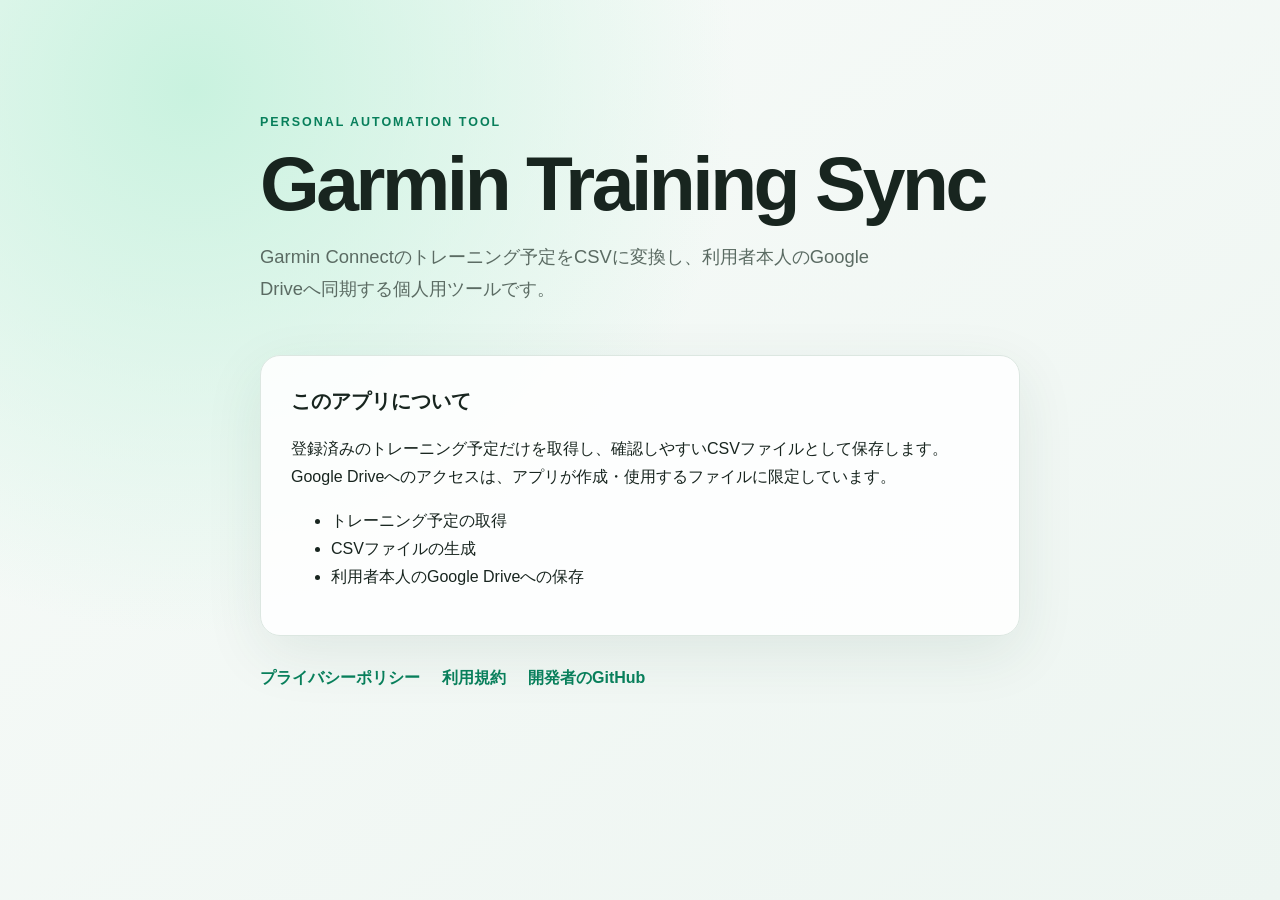
==== index.html @ b2700d99 "Add app information and privacy pages" ====
<!doctype html>
<html lang="ja">
<head>
  <meta charset="utf-8">
  <meta name="viewport" content="width=device-width, initial-scale=1">
  <meta name="description" content="Garmin Connectのトレーニング予定をGoogle Driveへ同期する個人用ツールです。">
  <title>Garmin Training Sync</title>
  <link rel="stylesheet" href="styles.css">
</head>
<body>
  <main class="container">
    <section class="hero">
      <p class="eyebrow">PERSONAL AUTOMATION TOOL</p>
      <h1>Garmin Training Sync</h1>
      <p class="lead">Garmin Connectのトレーニング予定をCSVに変換し、利用者本人のGoogle Driveへ同期する個人用ツールです。</p>
    </section>

    <section class="card">
      <h2>このアプリについて</h2>
      <p>登録済みのトレーニング予定だけを取得し、確認しやすいCSVファイルとして保存します。Google Driveへのアクセスは、アプリが作成・使用するファイルに限定しています。</p>
      <ul>
        <li>トレーニング予定の取得</li>
        <li>CSVファイルの生成</li>
        <li>利用者本人のGoogle Driveへの保存</li>
      </ul>
    </section>

    <nav class="links" aria-label="Legal documents">
      <a href="privacy.html">プライバシーポリシー</a>
      <a href="terms.html">利用規約</a>
      <a href="https://github.com/goriwest-cmd">開発者のGitHub</a>
    </nav>
  </main>
</body>
</html>
---- styles.css ----
:root {
  color-scheme: light;
  --ink: #18251f;
  --muted: #5b6b63;
  --accent: #087f5b;
  --surface: rgba(255, 255, 255, 0.88);
  --border: #dce7e1;
}

* { box-sizing: border-box; }

body {
  margin: 0;
  min-height: 100vh;
  color: var(--ink);
  font-family: -apple-system, BlinkMacSystemFont, "Segoe UI", sans-serif;
  line-height: 1.75;
  background:
    radial-gradient(circle at 15% 10%, #c9f2df 0, transparent 34rem),
    linear-gradient(145deg, #f8fbf9, #edf5f1);
}

a { color: var(--accent); }

.container {
  width: min(760px, calc(100% - 40px));
  margin: 0 auto;
  padding: 72px 0 56px;
}

.hero { padding: 40px 0 32px; }

.eyebrow {
  margin: 0 0 10px;
  color: var(--accent);
  font-size: .78rem;
  font-weight: 750;
  letter-spacing: .16em;
}

h1 {
  margin: 0 0 16px;
  font-size: clamp(2.4rem, 9vw, 4.8rem);
  line-height: 1.02;
  letter-spacing: -.045em;
}

.lead { max-width: 650px; color: var(--muted); font-size: 1.15rem; }

.card {
  padding: 28px 30px;
  border: 1px solid var(--border);
  border-radius: 20px;
  background: var(--surface);
  box-shadow: 0 18px 60px rgba(31, 75, 56, .09);
}

h2 { margin: 2rem 0 .5rem; font-size: 1.25rem; }
.card h2 { margin-top: 0; }

.links {
  display: flex;
  flex-wrap: wrap;
  gap: 12px 22px;
  margin-top: 28px;
}

.links a, .back { font-weight: 650; text-decoration: none; }
.links a:hover, .back:hover { text-decoration: underline; }

.document {
  max-width: 720px;
  padding-top: 48px;
}

.document h1 {
  margin-top: 44px;
  font-size: clamp(2.1rem, 7vw, 3.6rem);
}

.updated { color: var(--muted); }

@media (max-width: 520px) {
  .container { width: min(100% - 28px, 760px); padding-top: 40px; }
  .card { padding: 22px; }
}
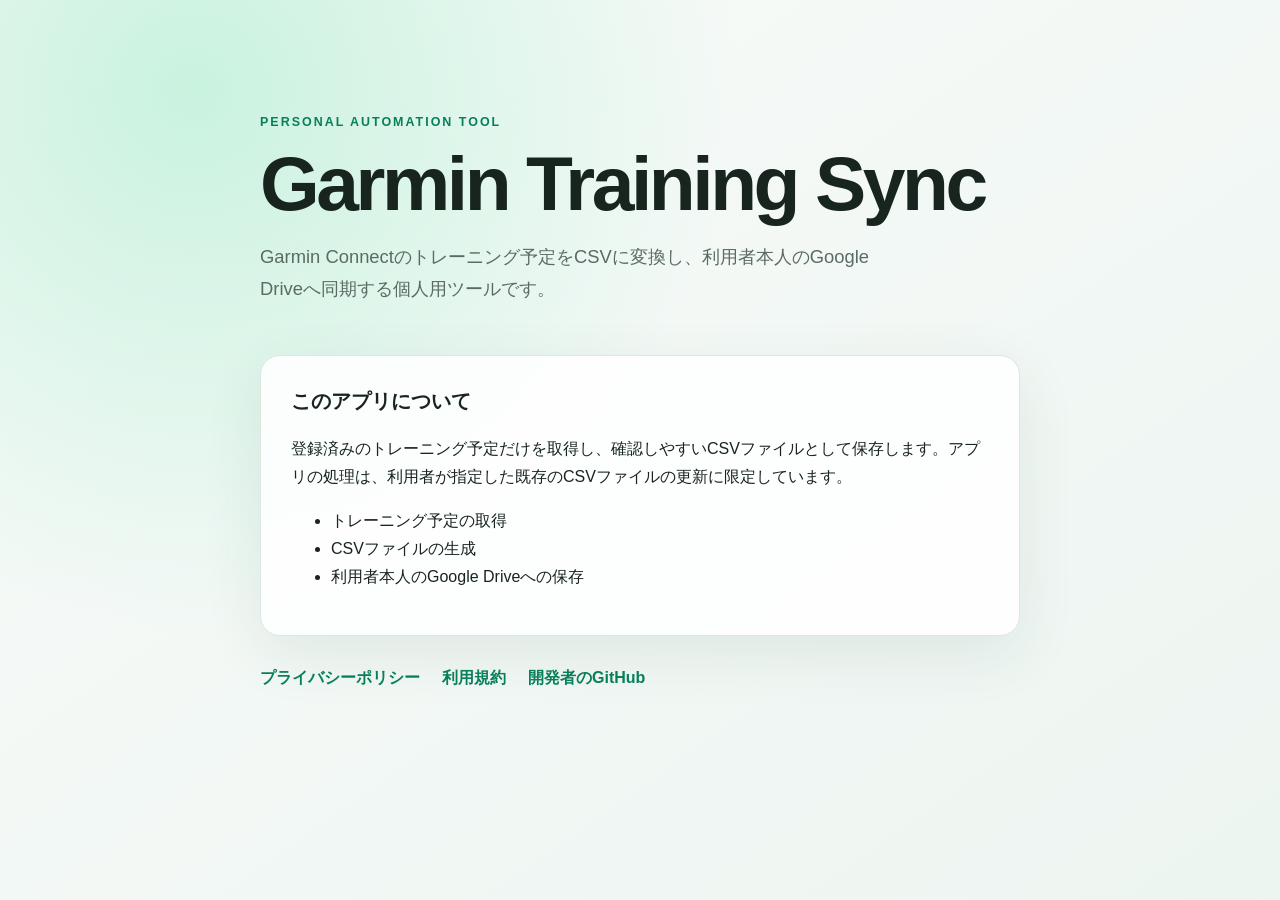
==== commit 42105777: "Clarify existing Drive file access" ====
--- a/index.html
+++ b/index.html
@@ -17,7 +17,7 @@
 
     <section class="card">
       <h2>このアプリについて</h2>
-      <p>登録済みのトレーニング予定だけを取得し、確認しやすいCSVファイルとして保存します。Google Driveへのアクセスは、アプリが作成・使用するファイルに限定しています。</p>
+      <p>登録済みのトレーニング予定だけを取得し、確認しやすいCSVファイルとして保存します。アプリの処理は、利用者が指定した既存のCSVファイルの更新に限定しています。</p>
       <ul>
         <li>トレーニング予定の取得</li>
         <li>CSVファイルの生成</li>
